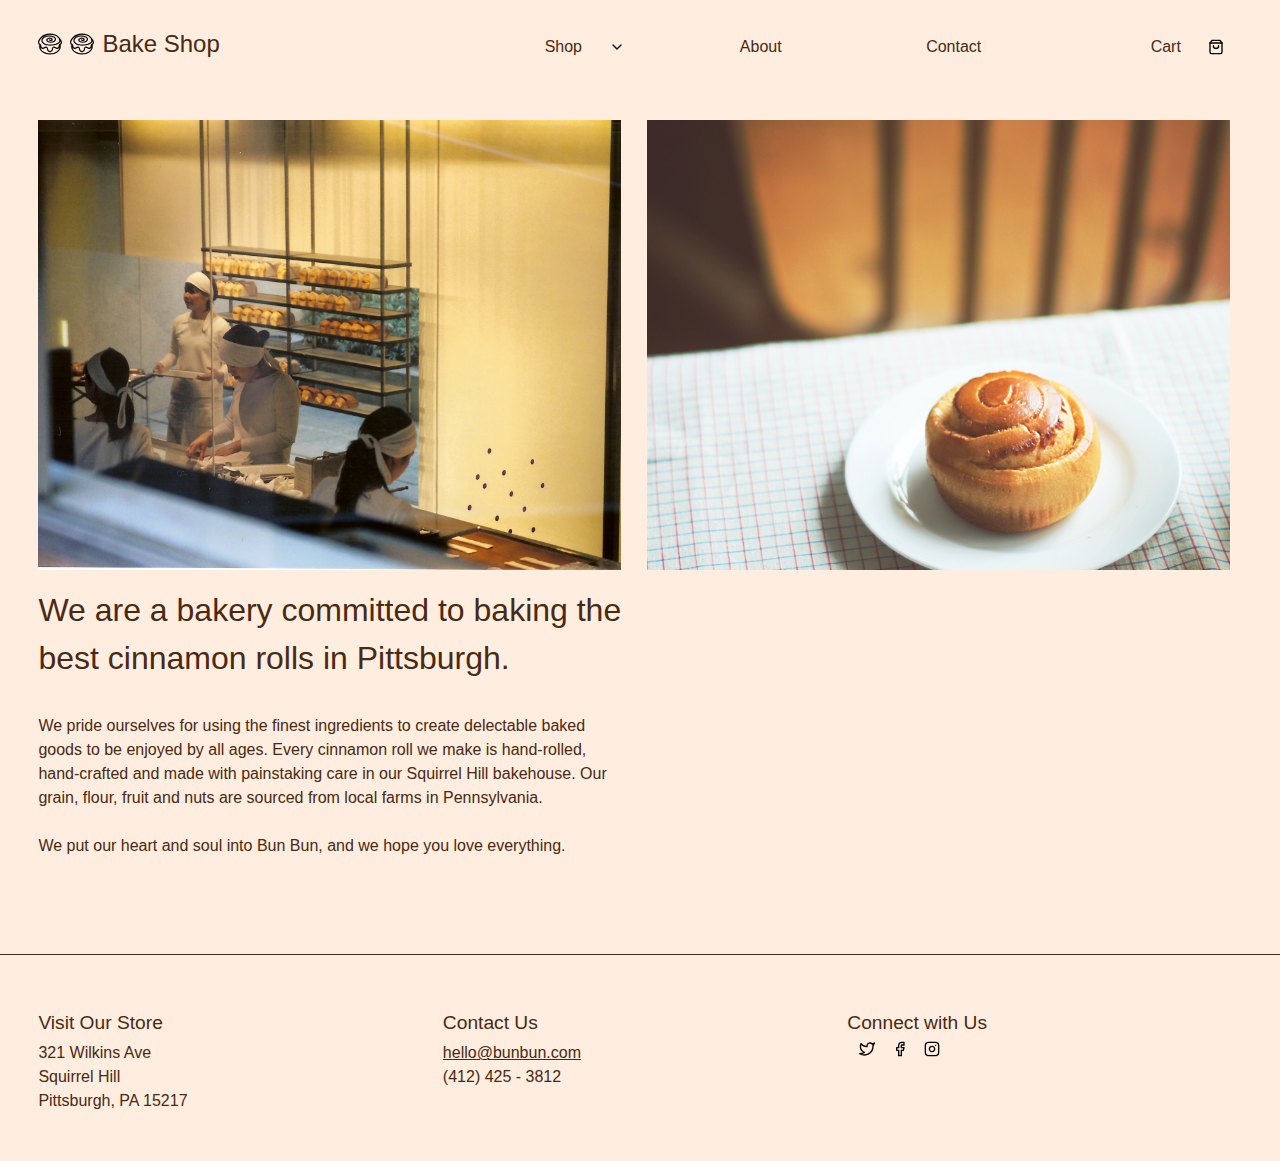
==== homework_6/about.html @ 87d8fd49 "Initial commit homework 6" ====
<html>

    <head>
        <title>About</title>
        <meta charset="utf-8">
        <meta name="viewport" content="width=device-width, initial-scale=1">

        <link rel="stylesheet" type="text/css" href="css/reset.css">
        <link rel="stylesheet" type="text/css" href="css/style.css">

        <script type="text/javascript" src="js/jquery-3.4.0.min.js"></script>
        <script type="text/javascript" src="js/script.js"></script>
    </head>

<!--    MAIN NAV-->
    <header>
      <nav>
          <ul>
            <li>
              <ul>
                <li>
                  <a href="index.html" id="bunBun">
                    <div id="rollSvg">
                      <img src="images/bun.svg">
                    </div>
                    <div id="rollSvg">
                      <img src="images/bun.svg">
                    </div>
                      <h2>Bake Shop</h2>
                  </a>
                </li>
<!-- DROPDOWN MENU -->
                <li>
                  <li class="navText">
                      <a href="product.html">Shop <img src="images/chevron.svg" id="svgNav"></a>
                      <ul>
                        <li>
                          <a href="product.html">New In</a>
                        </li>
                        <li>
                          <a href="#">Best Sellers</a>
                        </li>
                        <li>
                          <a href="#">Fall Favourites</a>
                        </li>
                        <li>
                          <a href="#">All Products</a>
                        </li>
                      </ul>
                  </li>
                </li>

                <li class="navText">
                  <a href="about.html">About</a>
                </li>

                <li class="navText">
                  <a href="contact.html">Contact</a>
                </li>

                <li class="navText">
                  <a href="#">Cart<img src="images/shopping-bag.svg" id="svgNav"></a>
                </li>
              </ul>
            </li>
          </ul>
      </nav>
    </header>

    <body>
      <div class="grid">
        <div class="about">
          <img src="images/bakery.jpg">
        </div>
        <div class="about2">
          <img src="images/cinnamon-roll.jpg">
        </div>
        <h1 id="aboutText">We are a bakery committed to baking the best cinnamon rolls in Pittsburgh.</h1>
        <p id="aboutText">We pride ourselves for using the finest ingredients to create delectable baked goods
          to be enjoyed by all ages. Every cinnamon roll we make is hand-rolled, hand-crafted and made with
          painstaking care in our Squirrel Hill bakehouse. Our grain, flour, fruit and nuts are sourced from
          local farms in Pennsylvania. <br><br> We put our heart and soul into Bun Bun, and we hope you love everything.</p>
    </div>
    </body>

    <div class="clear"></div>

<!-- FOOTER -->
    <footer>
      <div class="gridThree">
        <div class="stacked">
          <h3>Visit Our Store</h3>
          <p>321 Wilkins Ave</p>
          <p>Squirrel Hill</p>
          <p>Pittsburgh, PA 15217</p>
        </div>
        <div class="stacked">
          <h3>Contact Us</h3>
          <a href="mailto: hello@bunbun.com"><p>hello@bunbun.com</a><br>
            (412) 425 - 3812</p>
        </div>
        <div class="stacked">
          <h3>Connect with Us</h3>
          <img class="svg" src="images/twitter.svg">
          <img class="svg" src="images/facebook.svg">
          <img class="svg" src="images/instagram.svg">
        </div>
      </div>
    </footer>

</html>
---- homework_6/css/style.css ----
html {
    font-family: 'Covik Sans Regular', sans-serif;
    background: #FFEDDF;
    color: #492911;
}

/*TEXT STYLING*/

h1 {
    font-family: 'Covik Sans Medium', sans-serif;
    font-size: 2em;
    line-height: 1.5em;
}

h2 {
    font-family: 'Covik Sans Medium', sans-serif;
    font-size: 1.5em;
}

h3 {
    font-family: 'Covik Sans Medium', sans-serif;
    font-size: 1.2em;
}

p {
    font-size: 1em;
    line-height: 1.5em;
}

a, a:visited {
  color: #492911;
}

a:hover {
  color:#F68838;
}

.sectionHeader {
  padding-bottom: 1.5em;
}

/* GRID SETTINGS */
.grid {
  display: grid;
  grid-template-columns: repeat(6, 13.85vw);
  grid-column-gap: 2vw;
  margin: 0 3vw 0 3vw;
  float: left;
}

.gridThree {
  display: grid;
  grid-template-columns: repeat(3, 29.6vw);
  grid-column-gap: 2vw;
  margin: 0 3vw 0 3vw;
  float: left;
}

/*NAV BAR*/
nav {
    padding: 1em 3vw 3em 3vw;
}

/* WIDTH OF NAV ITEM CONTAINERS */
nav a {
    padding: 1em 2.7em 1em 2.7em;
    display: block;
    text-decoration: none;
}

nav ul li a {
  width: 9.5vw;
}

.navText {
  text-align: right;
}

/* DISPLAY NAV ITEMS IN A ROW */
nav ul ul li {
    display: inline-block;
    position: relative;
}

/* HIDE DROPDOWN ITEMS */
nav ul ul ul {
    display: none;
}

/* DROPDOWN MENU STYLING, DISPLAY ON HOVER */
nav ul ul li:hover ul {
    display: block;
    position: absolute;
    top: 3em;
    left: 4.5em;
    z-index: 1;
    background: #FFEDDF;
    text-align: left;
    border: 1px solid #492911;
    border-radius: 0.25em;
}

#bunBun {
  width: 21.5em;
  color: #492911;
  padding-left: 0;
}

#rollSvg img {
  width: 1.5em;
  height: 1.5em;
  padding-right: 0.5em;
  float: left;
}

.svg {
  width: 1em;
  padding-left: 0.75em;
  display: inline;
}

#svgNav {
  position: absolute;
  right: 0;
  width: 1em;
  display: inline;
}

.productImg {
  position:relative;
  top: 0;
  left: 0;
}

/* POSITIONING BEST STAR ABOVE PRODUCT IMG */
#best {
  position: absolute;
  right:-20;
  top:-20;
  transform: translate(-20, -20);
  width: 20%;
  height: 20.75%;
  z-index: 1;
}

/* HOME PAGE */
#banner {
  grid-column: 1/7;
  height: 50vh;
  padding-bottom: 3em;
}

#banner img {
  width: 100%;
  height: 100%;
  object-fit: cover;
  opacity: 0.65;
}

#bannerText {
  position: absolute;
  top: 43%;
  left: 50%;
  transform: translate(-50%, -43%);
  text-align: center;
}

.productImg, .about, .about2 {
  height: 50vh;
  padding-bottom: 1em;
}

.productImg img, .about img, .about2 img {
  width: 100%;
  height: 100%;
  object-fit: cover;
}

#featured {
  grid-column: 1/2;
}

/* ABOUT PAGE */
.about, #aboutText {
  grid-column: 1/4;
  padding-bottom: 1em;
}

.about2 {
  grid-column: 4/7;
}

/* PUMPKIN ROLL PRODUCT PAGE IMAGE */
#pumpkinImg {
  grid-column:1/3;
  height: 80vh;
  overflow-y: scroll;
}

#pumpkinImg:nth-child(1) {
    padding-bottom: 1em;
}

/* MAKE SCROLLBAR VISIBLE FOR PUMPKIN CINNAMON ROLL PRODUCT IMAGES */
::-webkit-scrollbar {
  -webkit-appearance: none;
  width: 7px;
}

::-webkit-scrollbar-thumb {
  border-radius: 4px;
  background-color: rgba(0,0,0,0.5);
}

#pumpkinImg img {
  height: 100%;
}

#pumpkinText {
  grid-column: 4/7;
  padding-bottom: 1em;
}

/* SELECTOR STYLING */
.selector {
  position: relative;
  width: 8em;
  padding: 0.5em 1em 0.5em 1em;
  border: 1px solid #492911;
  border-radius: 0.25em;
}

select {
  font-family: inherit;
  background: #FFEDDF;
  border: none;
  width: 10em;
}

/* BUTTON STYLING */
button {
  margin-top: 1em;
  padding: 0.5em 1em 0.5em 1em;
  background: #FFEDDF;
  border: 1px solid #492911;
  border-radius: 0.25em;
  font-family: inherit;
}

button.button a, #pumpkinShop h3, #pumpkinShop p, #pumpkinShop, #pumpkinShop a {
  text-decoration: none;
  color: #492911;
}

.buttonPrimary {
  background: #F68838;
  color: #FFF;
  border: 1px solid white;
}

/* FOOTER */
footer {
  margin-top: 5em;
  border-top: 1px solid #492911;
}

.stacked h3 {
  padding: 3em 0 0.5em 0;
}

.stacked {
  padding-bottom: 3em;
}

.stackedText h2, .stackedText h3 {
  padding-bottom: 1em;
}

#stackedPadding {
  margin-bottom: 1em;
}

iframe {
  width: 100%;
  height: 100%;
}

.clear {
    clear: both;
}

@media (max-width: 1287px) {
  nav ul li a {
    width: 8.5vw;
  }

  #best {
    width: 20%;
    height: 23%;
  }
}
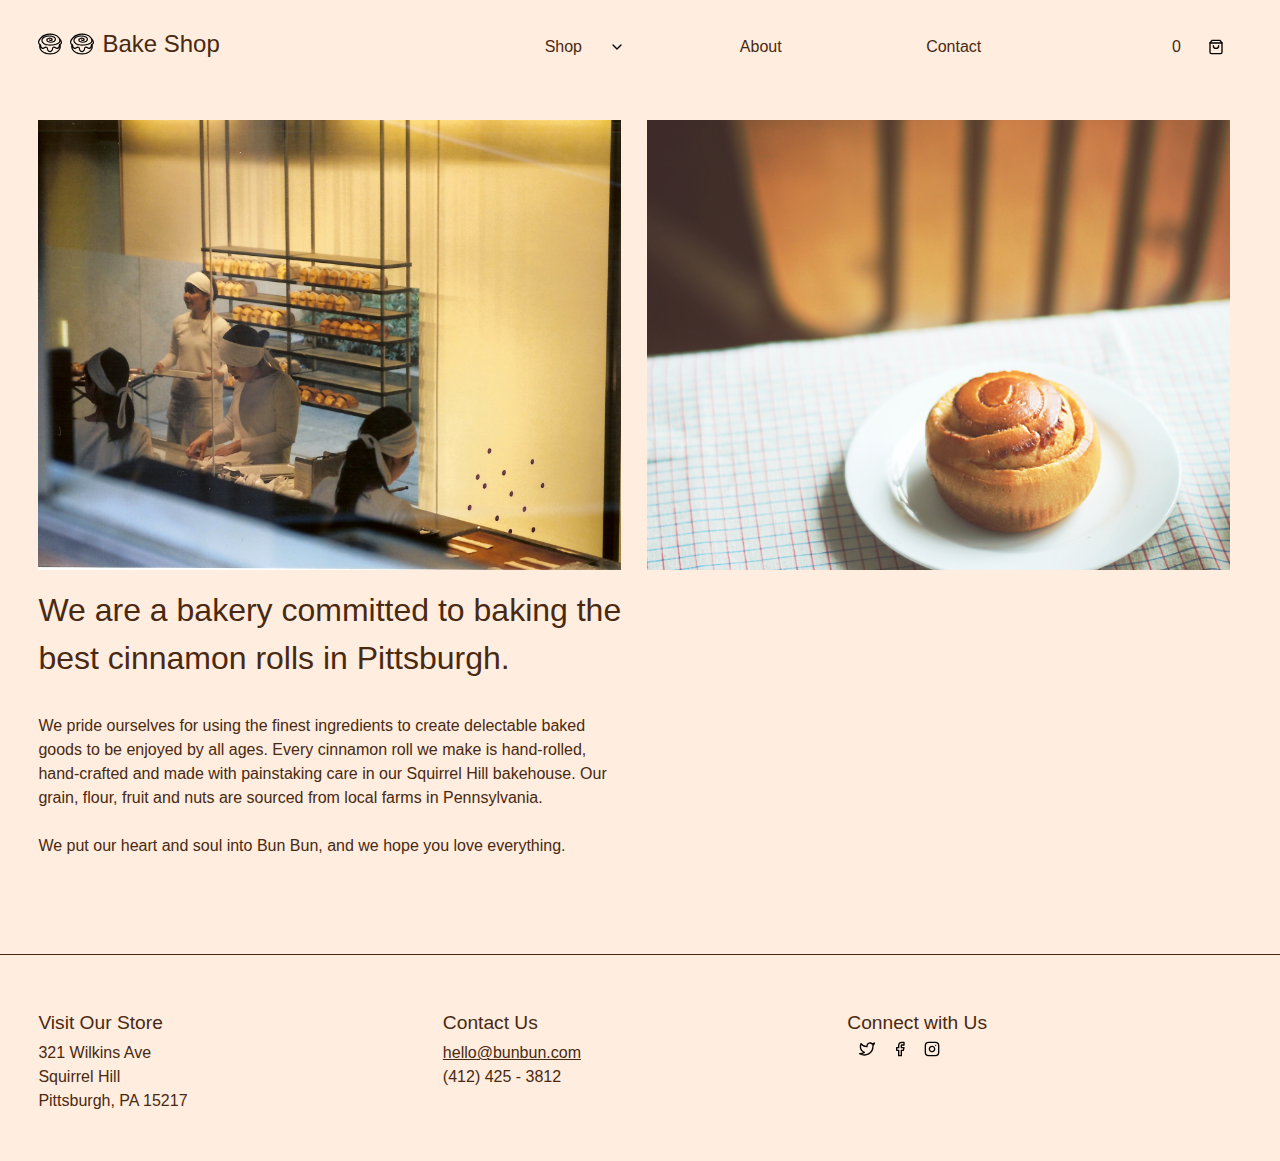
==== commit d33427bf: "Modify options on pumpkin cinnamon roll page with js" ====
--- a/homework_6/about.html
+++ b/homework_6/about.html
@@ -59,7 +59,7 @@
                 </li>
 
                 <li class="navText">
-                  <a href="#">Cart<img src="images/shopping-bag.svg" id="svgNav"></a>
+                  <a href="cart.html">0<img src="images/shopping-bag.svg" id="svgNav"></a>
                 </li>
               </ul>
             </li>
--- a/homework_6/css/style.css
+++ b/homework_6/css/style.css
@@ -51,6 +51,14 @@
 .gridThree {
   display: grid;
   grid-template-columns: repeat(3, 29.6vw);
+  grid-column-gap: 2vw;
+  margin: 0 3vw 0 3vw;
+  float: left;
+}
+
+.gridFive {
+  display: grid;
+  grid-template-columns: repeat(5, 20.78vw);
   grid-column-gap: 2vw;
   margin: 0 3vw 0 3vw;
   float: left;
@@ -218,7 +226,6 @@
 
 #pumpkinText {
   grid-column: 4/7;
-  padding-bottom: 1em;
 }
 
 /* SELECTOR STYLING */
@@ -235,6 +242,20 @@
   background: #FFEDDF;
   border: none;
   width: 10em;
+}
+
+.pumpkinSelect {
+  display: grid;
+  grid-template-columns: repeat(3, auto);
+  grid-column-gap: 1vw;
+  float: left;
+  padding-bottom: 2em;
+}
+
+.selectContainer {
+  padding: 0.5em 1em 0.5em 1em;
+  border: 1px solid #492911;
+  border-radius: 0.25em;
 }
 
 /* BUTTON STYLING */
